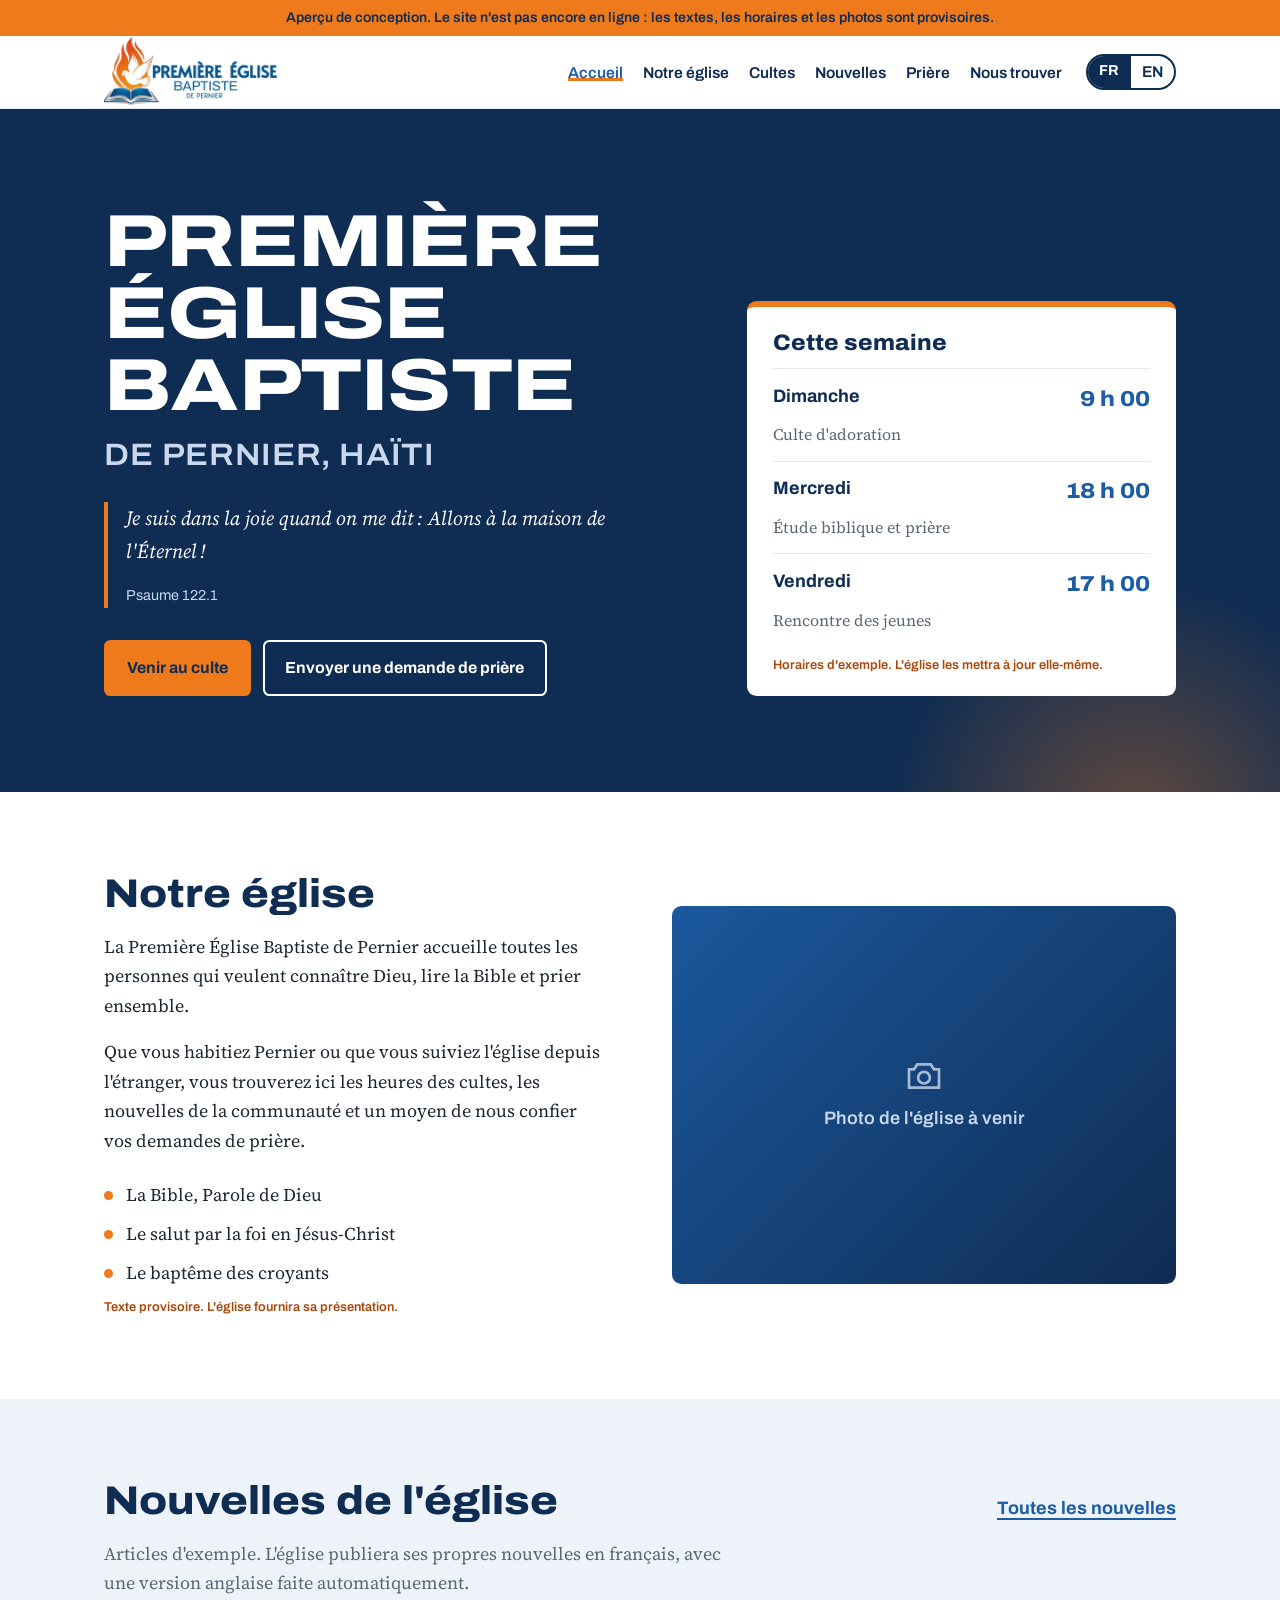
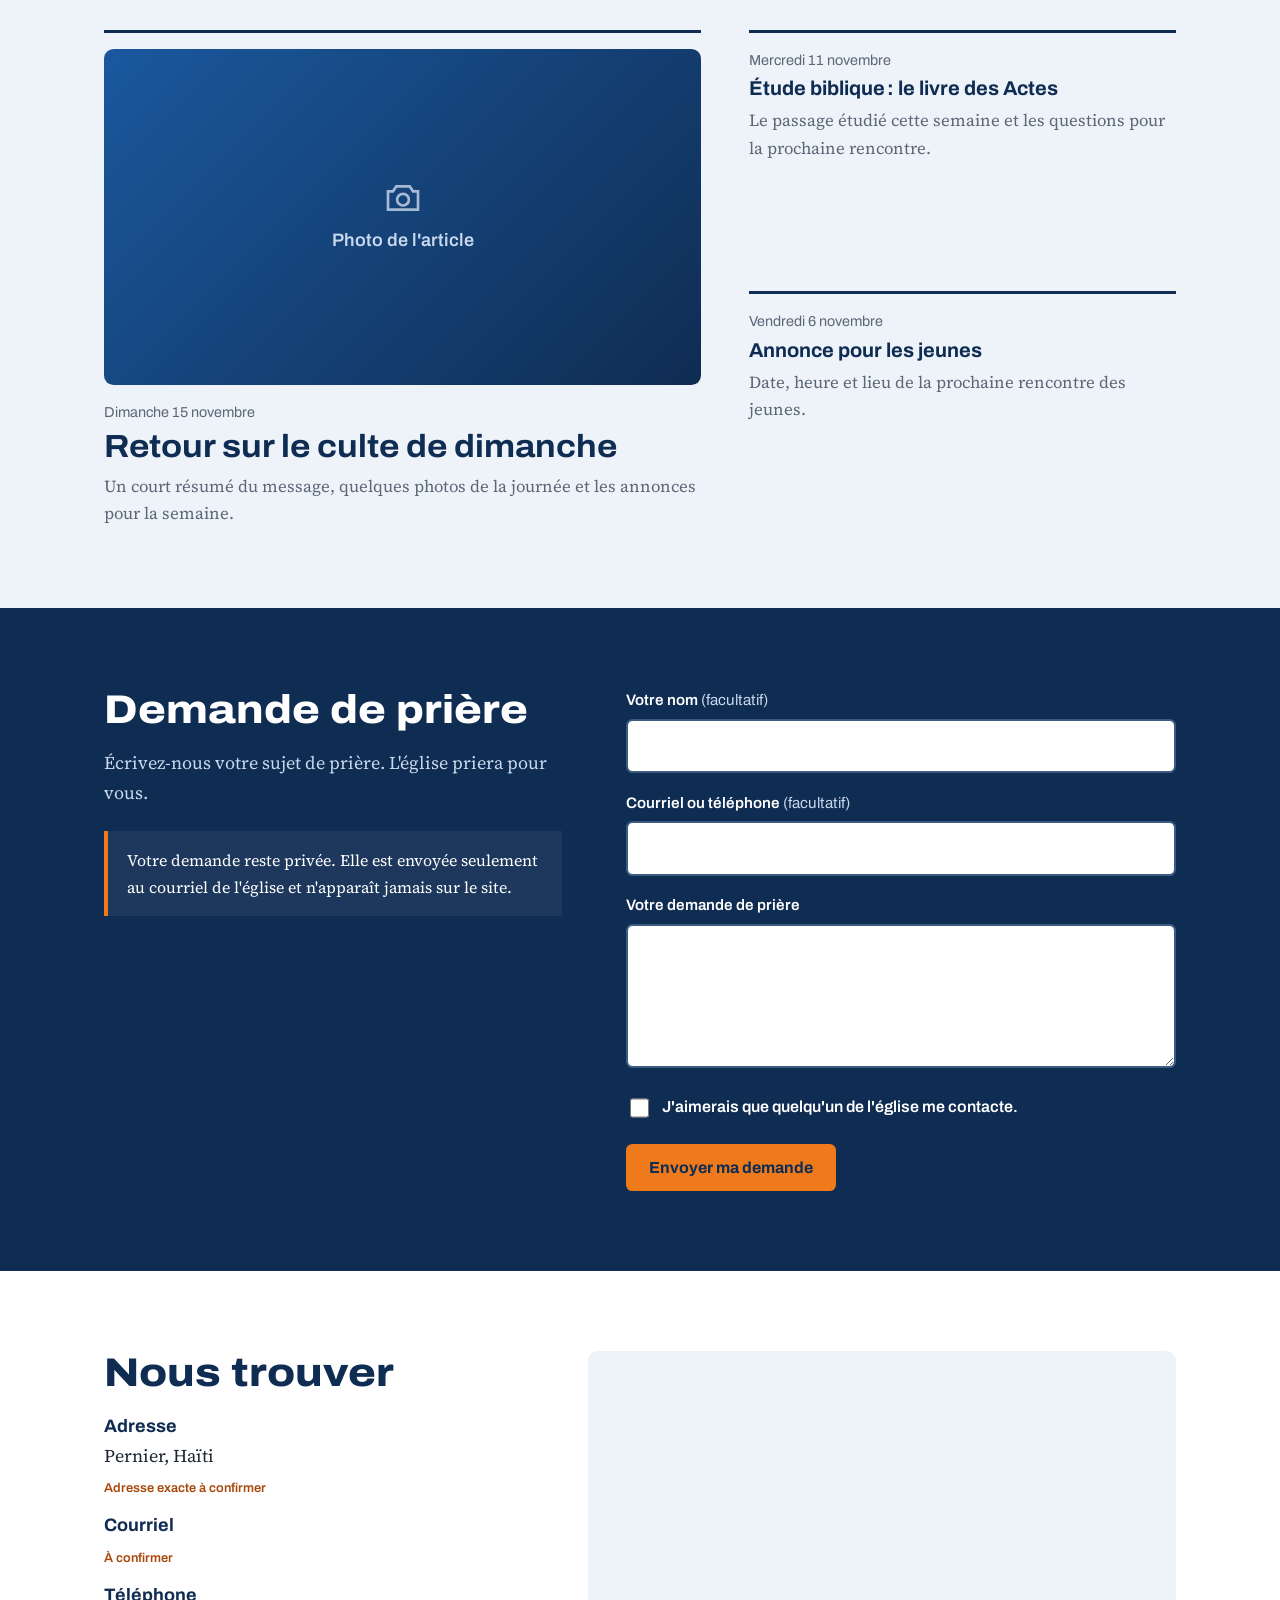
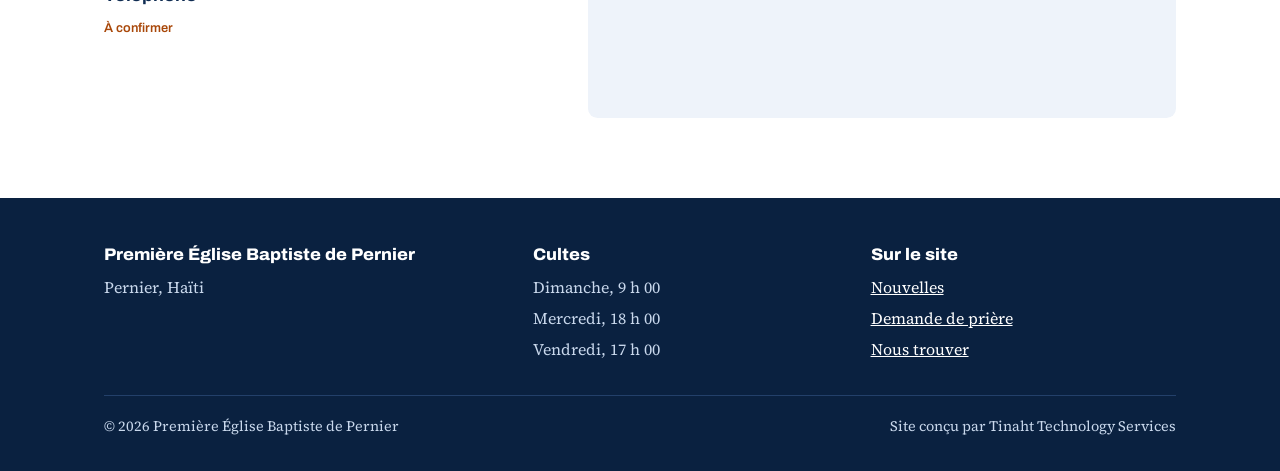
==== index.html @ 434e997c "First homepage design in French Co-Authored-By: Claude Opus 5.5 <noreply@anthropic.com>" ====
<!doctype html>
<html lang="fr">
<head>
  <meta charset="utf-8">
  <meta name="viewport" content="width=device-width, initial-scale=1">
  <meta name="robots" content="noindex, nofollow">
  <title>Première Église Baptiste de Pernier</title>
  <meta name="description" content="Première Église Baptiste de Pernier, Haïti : heures des cultes, nouvelles de l'église et demandes de prière.">
  <link rel="icon" href="img/logo.jpg">
  <link rel="alternate" hreflang="fr" href="https://pernier.tinaht.com/">
  <link rel="alternate" hreflang="en" href="https://pernier.tinaht.com/en/">
  <link rel="preconnect" href="https://fonts.googleapis.com">
  <link rel="preconnect" href="https://fonts.gstatic.com" crossorigin>
  <link href="https://fonts.googleapis.com/css2?family=Archivo:wdth,wght@100..125,600..800&family=Source+Serif+4:ital,opsz,wght@0,8..60,400;0,8..60,600;1,8..60,400&display=swap" rel="stylesheet">
  <link rel="stylesheet" href="css/style.css">
</head>
<body>
  <a class="skip" href="#contenu">Aller au contenu</a>

  <div class="preview-bar">Aperçu de conception. Le site n'est pas encore en ligne : les textes, les horaires et les photos sont provisoires.</div>

  <header class="site-header">
    <div class="wrap">
      <a class="brand" href="./" aria-label="Première Église Baptiste de Pernier, accueil">
        <img src="img/logo.jpg" alt="" width="1080" height="1080">
      </a>
      <nav class="nav" aria-label="Menu principal">
        <ul>
          <li><a href="./" aria-current="page">Accueil</a></li>
          <li><a href="#eglise">Notre église</a></li>
          <li><a href="#cultes">Cultes</a></li>
          <li><a href="#nouvelles">Nouvelles</a></li>
          <li><a href="#priere">Prière</a></li>
          <li><a href="#lieu">Nous trouver</a></li>
        </ul>
        <details class="menu">
          <summary>Menu</summary>
          <ul>
            <li><a href="./">Accueil</a></li>
            <li><a href="#eglise">Notre église</a></li>
            <li><a href="#cultes">Cultes</a></li>
            <li><a href="#nouvelles">Nouvelles</a></li>
            <li><a href="#priere">Prière</a></li>
            <li><a href="#lieu">Nous trouver</a></li>
          </ul>
        </details>
        <div class="lang" aria-label="Langue">
          <span aria-current="true">FR</span>
          <a href="en/" hreflang="en" lang="en">EN</a>
        </div>
      </nav>
    </div>
  </header>

  <main id="contenu">
    <section class="hero" id="cultes" aria-labelledby="titre">
      <div class="wrap">
        <div>
          <h1 id="titre">Première Église Baptiste <small>de Pernier, Haïti</small></h1>
          <blockquote class="verse">
            <p>Je suis dans la joie quand on me dit&#8239;: Allons à la maison de l'Éternel&#8239;!</p>
            <cite>Psaume 122.1</cite>
          </blockquote>
          <div class="actions">
            <a class="btn btn-flamme" href="#lieu">Venir au culte</a>
            <a class="btn btn-ligne" href="#priere">Envoyer une demande de prière</a>
          </div>
        </div>

        <div class="horaires">
          <h2>Cette semaine</h2>
          <dl>
            <div class="ligne">
              <dt>Dimanche</dt>
              <dd class="heure">9 h 00</dd>
              <dd class="quoi">Culte d'adoration</dd>
            </div>
            <div class="ligne">
              <dt>Mercredi</dt>
              <dd class="heure">18 h 00</dd>
              <dd class="quoi">Étude biblique et prière</dd>
            </div>
            <div class="ligne">
              <dt>Vendredi</dt>
              <dd class="heure">17 h 00</dd>
              <dd class="quoi">Rencontre des jeunes</dd>
            </div>
          </dl>
          <p class="provisoire">Horaires d'exemple. L'église les mettra à jour elle-même.</p>
        </div>
      </div>
    </section>

    <section class="section" id="eglise" aria-labelledby="titre-eglise">
      <div class="wrap eglise">
        <div>
          <h2 id="titre-eglise">Notre église</h2>
          <p>La Première Église Baptiste de Pernier accueille toutes les personnes qui veulent connaître Dieu, lire la Bible et prier ensemble.</p>
          <p>Que vous habitiez Pernier ou que vous suiviez l'église depuis l'étranger, vous trouverez ici les heures des cultes, les nouvelles de la communauté et un moyen de nous confier vos demandes de prière.</p>
          <ul class="croyances">
            <li>La Bible, Parole de Dieu</li>
            <li>Le salut par la foi en Jésus-Christ</li>
            <li>Le baptême des croyants</li>
          </ul>
          <p class="provisoire">Texte provisoire. L'église fournira sa présentation.</p>
        </div>
        <div class="photo" role="img" aria-label="Emplacement pour une photo de l'église">
          <div>
            <svg viewBox="0 0 24 24" fill="none" stroke="currentColor" stroke-width="1.6" aria-hidden="true"><path d="M3 8h3l2-3h8l2 3h3v11H3z"/><circle cx="12" cy="13" r="3.5"/></svg>
            Photo de l'église à venir
          </div>
        </div>
      </div>
    </section>

    <section class="section section-ciel" id="nouvelles" aria-labelledby="titre-nouvelles">
      <div class="wrap">
        <div class="nouvelles-tete">
          <h2 id="titre-nouvelles">Nouvelles de l'église</h2>
          <a class="lien-fort" href="#nouvelles">Toutes les nouvelles</a>
        </div>
        <p class="intro">Articles d'exemple. L'église publiera ses propres nouvelles en français, avec une version anglaise faite automatiquement.</p>

        <ul class="articles">
          <li>
            <div class="photo" role="img" aria-label="Emplacement pour la photo de l'article">
              <div>
                <svg viewBox="0 0 24 24" fill="none" stroke="currentColor" stroke-width="1.6" aria-hidden="true"><path d="M3 8h3l2-3h8l2 3h3v11H3z"/><circle cx="12" cy="13" r="3.5"/></svg>
                Photo de l'article
              </div>
            </div>
            <time datetime="2026-11-15">Dimanche 15 novembre</time>
            <h3><a href="#nouvelles">Retour sur le culte de dimanche</a></h3>
            <p>Un court résumé du message, quelques photos de la journée et les annonces pour la semaine.</p>
          </li>
          <li>
            <time datetime="2026-11-11">Mercredi 11 novembre</time>
            <h3><a href="#nouvelles">Étude biblique&#8239;: le livre des Actes</a></h3>
            <p>Le passage étudié cette semaine et les questions pour la prochaine rencontre.</p>
          </li>
          <li>
            <time datetime="2026-11-06">Vendredi 6 novembre</time>
            <h3><a href="#nouvelles">Annonce pour les jeunes</a></h3>
            <p>Date, heure et lieu de la prochaine rencontre des jeunes.</p>
          </li>
        </ul>
      </div>
    </section>

    <section class="section priere" id="priere" aria-labelledby="titre-priere">
      <div class="wrap">
        <div>
          <h2 id="titre-priere">Demande de prière</h2>
          <p class="intro">Écrivez-nous votre sujet de prière. L'église priera pour vous.</p>
          <p class="prive">Votre demande reste privée. Elle est envoyée seulement au courriel de l'église et n'apparaît jamais sur le site.</p>
        </div>

        <form id="form-priere" novalidate>
          <div>
            <label for="nom">Votre nom <span class="facultatif">(facultatif)</span></label>
            <input type="text" id="nom" name="nom" autocomplete="name">
          </div>
          <div>
            <label for="contact">Courriel ou téléphone <span class="facultatif">(facultatif)</span></label>
            <input type="text" id="contact" name="contact" autocomplete="email">
          </div>
          <div>
            <label for="demande">Votre demande de prière</label>
            <textarea id="demande" name="demande" required></textarea>
          </div>
          <label class="case"><input type="checkbox" name="rappel"> J'aimerais que quelqu'un de l'église me contacte.</label>
          <div>
            <button class="btn btn-flamme" type="submit">Envoyer ma demande</button>
          </div>
          <p class="form-note" id="form-note" role="status" hidden></p>
        </form>
      </div>
    </section>

    <section class="section" id="lieu" aria-labelledby="titre-lieu">
      <div class="wrap lieu">
        <div>
          <h2 id="titre-lieu">Nous trouver</h2>
          <address class="coord">
            <p><strong>Adresse</strong><br>Pernier, Haïti<br><span class="provisoire">Adresse exacte à confirmer</span></p>
            <p><strong>Courriel</strong><br><span class="provisoire">À confirmer</span></p>
            <p><strong>Téléphone</strong><br><span class="provisoire">À confirmer</span></p>
          </address>
        </div>
        <iframe class="carte" title="Carte de Pernier, Haïti" loading="lazy" referrerpolicy="no-referrer-when-downgrade"
          src="https://maps.google.com/maps?q=Pernier%2C%20Ha%C3%AFti&amp;z=14&amp;output=embed"></iframe>
      </div>
    </section>
  </main>

  <footer class="site-footer">
    <div class="wrap">
      <div>
        <h2>Première Église Baptiste de Pernier</h2>
        <p>Pernier, Haïti</p>
      </div>
      <div>
        <h2>Cultes</h2>
        <ul>
          <li>Dimanche, 9 h 00</li>
          <li>Mercredi, 18 h 00</li>
          <li>Vendredi, 17 h 00</li>
        </ul>
      </div>
      <div>
        <h2>Sur le site</h2>
        <ul>
          <li><a href="#nouvelles">Nouvelles</a></li>
          <li><a href="#priere">Demande de prière</a></li>
          <li><a href="#lieu">Nous trouver</a></li>
        </ul>
      </div>
      <div class="bas">
        <span>© 2026 Première Église Baptiste de Pernier</span>
        <span>Site conçu par Tinaht Technology Services</span>
      </div>
    </div>
  </footer>

  <script>
    document.querySelectorAll('.menu a').forEach(function (a) {
      a.addEventListener('click', function () { document.querySelector('.menu').open = false; });
    });
    document.getElementById('form-priere').addEventListener('submit', function (e) {
      e.preventDefault();
      var note = document.getElementById('form-note');
      note.textContent = "Aperçu : ce formulaire n'envoie rien pour l'instant. Sur le vrai site, votre demande ira directement au courriel de l'église.";
      note.className = 'form-note ok';
      note.hidden = false;
    });
  </script>
</body>
</html>
---- css/style.css ----
:root {
  --encre: #0f2c52;
  --bleu: #1c5da6;
  --flamme: #ee7a1c;
  --braise: #a9480a;
  --ciel: #eef3fa;
  --blanc: #ffffff;
  --texte: #1d2733;
  --gris: #5a6776;
  --display: "Archivo", "Arial Narrow", Arial, sans-serif;
  --serif: "Source Serif 4", Georgia, "Times New Roman", serif;
  --wrap: 72rem;
  --gutter: clamp(1rem, 4vw, 2.5rem);
}

*, *::before, *::after { box-sizing: border-box; }

html { -webkit-text-size-adjust: 100%; }

body {
  margin: 0;
  background: var(--blanc);
  color: var(--texte);
  font-family: var(--serif);
  font-size: 1.125rem;
  line-height: 1.65;
}

img { max-width: 100%; display: block; }

a { color: var(--bleu); }
a:hover { color: var(--encre); }

:focus-visible {
  outline: 3px solid var(--flamme);
  outline-offset: 3px;
}

h1, h2, h3 {
  font-family: var(--display);
  line-height: 1.1;
  margin: 0;
  color: var(--encre);
}

h2 {
  font-size: clamp(1.75rem, 1.2rem + 2vw, 2.5rem);
  font-weight: 800;
  font-stretch: 112%;
  margin-bottom: 1rem;
}

h3 {
  font-size: 1.25rem;
  font-weight: 700;
}

p { margin: 0 0 1rem; }

.wrap {
  max-width: var(--wrap);
  margin-inline: auto;
  padding-inline: var(--gutter);
}

.skip {
  position: absolute;
  left: -999px;
  top: 0;
  background: var(--encre);
  color: var(--blanc);
  padding: .5rem 1rem;
  z-index: 10;
}
.skip:focus { left: 1rem; }

.preview-bar {
  background: var(--flamme);
  color: var(--encre);
  font-family: var(--display);
  font-size: .875rem;
  font-weight: 600;
  text-align: center;
  padding: .4rem var(--gutter);
}

/* Header */

.site-header {
  background: var(--blanc);
  border-bottom: 1px solid #dfe6ef;
}

.site-header .wrap {
  display: flex;
  align-items: center;
  justify-content: space-between;
  gap: 1rem;
  min-height: 4.5rem;
}

.brand {
  display: block;
  width: 11.3rem;
  height: 4.3rem;
  overflow: hidden;
  position: relative;
  flex-shrink: 0;
}

.brand img {
  position: absolute;
  width: 15rem;
  height: 15rem;
  max-width: none;
  left: -1.95rem;
  top: -5.05rem;
}

.nav { display: flex; align-items: center; gap: 1.5rem; }

.nav > ul {
  list-style: none;
  margin: 0;
  padding: 0;
  display: flex;
  gap: 1.25rem;
}

.nav a {
  font-family: var(--display);
  font-weight: 600;
  font-size: .975rem;
  color: var(--encre);
  text-decoration: none;
}

.nav a:hover { color: var(--bleu); }
.nav a[aria-current="page"] { color: var(--bleu); box-shadow: inset 0 -3px 0 var(--flamme); }

.lang {
  font-family: var(--display);
  font-size: .9rem;
  font-weight: 700;
  display: flex;
  border: 2px solid var(--encre);
  border-radius: 999px;
  overflow: hidden;
}

.lang a, .lang span {
  padding: .2rem .7rem;
  text-decoration: none;
  color: var(--encre);
}

.lang span { background: var(--encre); color: var(--blanc); }

.menu { display: none; }

@media (max-width: 60rem) {
  .nav > ul { display: none; }
  .brand { width: 9rem; height: 3.5rem; }
  .brand img { width: 12rem; height: 12rem; left: -1.55rem; top: -4.05rem; }
  .menu { display: block; }
  .menu summary {
    font-family: var(--display);
    font-weight: 700;
    cursor: pointer;
    list-style: none;
    padding: .4rem .8rem;
    border: 2px solid var(--encre);
    border-radius: .4rem;
    color: var(--encre);
  }
  .menu summary::-webkit-details-marker { display: none; }
  .menu ul {
    list-style: none;
    margin: 0;
    padding: .5rem 0;
    position: absolute;
    top: 100%;
    left: 0;
    right: 0;
    background: var(--blanc);
    border-bottom: 1px solid #dfe6ef;
    z-index: 5;
  }
  .menu li a {
    display: block;
    padding: .7rem var(--gutter);
    font-family: var(--display);
    font-weight: 600;
    color: var(--encre);
    text-decoration: none;
  }
  .site-header { position: relative; }
}

@media (max-width: 26rem) {
  .brand { width: 7.6rem; height: 3rem; }
  .brand img { width: 10.2rem; height: 10.2rem; left: -1.32rem; top: -3.45rem; }
  .lang a, .lang span { padding: .2rem .5rem; }
}

/* Hero */

.hero {
  background: var(--encre);
  color: var(--blanc);
  position: relative;
  overflow: hidden;
}

.hero::before {
  content: "";
  position: absolute;
  inset: auto -10% -45% auto;
  width: 34rem;
  height: 34rem;
  border-radius: 50%;
  background: radial-gradient(circle, rgba(238, 122, 28, .38), rgba(238, 122, 28, 0) 65%);
  pointer-events: none;
}

.hero .wrap {
  position: relative;
  display: grid;
  grid-template-columns: minmax(0, 1.35fr) minmax(0, 1fr);
  gap: clamp(2rem, 5vw, 4rem);
  align-items: end;
  padding-block: clamp(3rem, 8vw, 6rem);
}

.hero h1 {
  color: var(--blanc);
  font-weight: 800;
  font-stretch: 125%;
  text-transform: uppercase;
  font-size: clamp(2.3rem, 1rem + 5.2vw, 4.6rem);
  line-height: .98;
  letter-spacing: -.01em;
}

.hero h1 small {
  display: block;
  font-size: .42em;
  font-weight: 600;
  font-stretch: 110%;
  letter-spacing: .02em;
  margin-top: .6em;
  color: #c9d8ec;
}

.verse {
  margin: 2rem 0 0;
  padding-left: 1.1rem;
  border-left: 4px solid var(--flamme);
  font-style: italic;
  font-size: 1.25rem;
  max-width: 34rem;
}

.verse cite {
  display: block;
  font-style: normal;
  font-family: var(--display);
  font-size: .9rem;
  margin-top: .4rem;
  color: #c9d8ec;
}

.actions { display: flex; flex-wrap: wrap; gap: .75rem; margin-top: 2rem; }

.btn {
  display: inline-block;
  font-family: var(--display);
  font-weight: 700;
  font-size: 1rem;
  text-decoration: none;
  padding: .8rem 1.3rem;
  border-radius: .4rem;
  border: 2px solid transparent;
  cursor: pointer;
}

.btn-flamme { background: var(--flamme); color: var(--encre); }
.btn-flamme:hover { background: #ff8f36; color: var(--encre); }
.btn-ligne { border-color: var(--blanc); color: var(--blanc); }
.btn-ligne:hover { background: var(--blanc); color: var(--encre); }

/* Service times */

.horaires {
  background: var(--blanc);
  color: var(--texte);
  border-radius: .6rem;
  padding: 1.5rem 1.6rem 1.2rem;
  border-top: 6px solid var(--flamme);
}

.horaires h2 { font-size: 1.4rem; font-stretch: 105%; margin-bottom: .75rem; }

.horaires dl { margin: 0; }

.horaires .ligne {
  display: grid;
  grid-template-columns: 1fr auto;
  gap: .25rem 1rem;
  padding: .8rem 0;
  border-top: 1px solid #e3e9f1;
}

.horaires dt { font-family: var(--display); font-weight: 700; color: var(--encre); }
.horaires dd { margin: 0; }
.horaires .heure {
  font-family: var(--display);
  font-weight: 800;
  font-stretch: 112%;
  font-size: 1.35rem;
  color: var(--bleu);
  text-align: right;
}
.horaires .quoi { grid-column: 1 / -1; color: var(--gris); font-size: 1rem; }

.provisoire {
  font-family: var(--display);
  font-size: .8rem;
  font-weight: 600;
  color: var(--braise);
  margin: .6rem 0 0;
}

/* Sections */

.section { padding-block: clamp(3rem, 7vw, 5rem); }
.section-ciel { background: var(--ciel); }

.intro { max-width: 40rem; color: var(--gris); }

.eglise {
  display: grid;
  grid-template-columns: minmax(0, 1fr) minmax(0, 1fr);
  gap: clamp(2rem, 5vw, 4rem);
  align-items: center;
}

.photo {
  aspect-ratio: 4 / 3;
  border-radius: .6rem;
  background:
    linear-gradient(135deg, rgba(28, 93, 166, .9), rgba(15, 44, 82, .95)),
    var(--encre);
  color: #c9d8ec;
  display: grid;
  place-items: center;
  text-align: center;
  font-family: var(--display);
  font-weight: 600;
  padding: 1.5rem;
}

.photo svg { width: 2.5rem; height: 2.5rem; margin: 0 auto .5rem; display: block; opacity: .8; }

.croyances {
  list-style: none;
  padding: 0;
  margin: 1.5rem 0 0;
  display: grid;
  gap: .6rem;
}

.croyances li { padding-left: 1.4rem; position: relative; }
.croyances li::before {
  content: "";
  position: absolute;
  left: 0;
  top: .62em;
  width: .55rem;
  height: .55rem;
  border-radius: 50%;
  background: var(--flamme);
}

/* News */

.nouvelles-tete {
  display: flex;
  justify-content: space-between;
  align-items: baseline;
  gap: 1rem;
  flex-wrap: wrap;
}

.lien-fort {
  font-family: var(--display);
  font-weight: 700;
  text-decoration-thickness: 2px;
  text-underline-offset: 4px;
}

.articles {
  list-style: none;
  margin: 2rem 0 0;
  padding: 0;
  display: grid;
  grid-template-columns: 1.4fr 1fr;
  gap: 1.5rem 3rem;
}

.articles li { border-top: 3px solid var(--encre); padding-top: 1rem; }
.articles li:first-child { grid-row: span 2; }
.articles li:first-child h3 { font-size: clamp(1.5rem, 1.1rem + 1.4vw, 2rem); font-stretch: 108%; }
.articles li:first-child .photo { margin-bottom: 1rem; aspect-ratio: 16 / 9; }

.articles time { font-family: var(--display); font-size: .9rem; color: var(--gris); display: block; margin-bottom: .3rem; }
.articles h3 a { color: var(--encre); text-decoration: none; }
.articles h3 a:hover { color: var(--bleu); text-decoration: underline; }
.articles p { margin: .5rem 0 0; color: var(--gris); font-size: 1.05rem; }

/* Prayer */

.priere { background: var(--encre); color: var(--blanc); }
.priere h2 { color: var(--blanc); }

.priere .wrap {
  display: grid;
  grid-template-columns: minmax(0, 1fr) minmax(0, 1.2fr);
  gap: clamp(2rem, 5vw, 4rem);
}

.priere .intro { color: #c9d8ec; }

.prive {
  margin-top: 1.5rem;
  padding: 1rem 1.2rem;
  border-left: 4px solid var(--flamme);
  background: rgba(255, 255, 255, .06);
  font-size: 1rem;
}

form { display: grid; gap: 1.1rem; }

label { font-family: var(--display); font-weight: 600; font-size: .95rem; display: block; margin-bottom: .35rem; }
label .facultatif { font-weight: 400; color: #c9d8ec; }

input[type="text"], input[type="email"], textarea {
  width: 100%;
  font: inherit;
  font-size: 1rem;
  padding: .75rem .9rem;
  border-radius: .4rem;
  border: 2px solid #3d5a80;
  background: var(--blanc);
  color: var(--texte);
}

input:focus, textarea:focus { outline: 3px solid var(--flamme); outline-offset: 1px; border-color: var(--flamme); }

textarea { min-height: 9rem; resize: vertical; }

.case { display: flex; gap: .6rem; align-items: flex-start; font-size: 1rem; }
.case input { width: 1.2rem; height: 1.2rem; margin-top: .25rem; accent-color: var(--flamme); }

.form-note { font-size: .95rem; color: #c9d8ec; margin: 0; }
.form-note[hidden] { display: none; }
.form-note.ok { color: var(--blanc); border-left: 4px solid var(--flamme); padding-left: .8rem; }

/* Location */

.lieu {
  display: grid;
  grid-template-columns: minmax(0, 1fr) minmax(0, 1.4fr);
  gap: clamp(2rem, 5vw, 4rem);
  align-items: start;
}

.carte {
  border: 0;
  width: 100%;
  aspect-ratio: 16 / 10;
  border-radius: .6rem;
  background: var(--ciel);
}

.coord { font-style: normal; }
.coord p { margin-bottom: .6rem; }
.coord strong { font-family: var(--display); color: var(--encre); }

/* Footer */

.site-footer {
  background: #0a2140;
  color: #c9d8ec;
  font-size: 1rem;
  padding-block: 3rem 2rem;
}

.site-footer .wrap {
  display: grid;
  grid-template-columns: 1.3fr 1fr 1fr;
  gap: 2rem;
}

.site-footer h2 { color: var(--blanc); font-size: 1.05rem; font-stretch: 105%; margin-bottom: .6rem; }
.site-footer a { color: var(--blanc); }
.site-footer ul { list-style: none; margin: 0; padding: 0; display: grid; gap: .3rem; }

.bas {
  grid-column: 1 / -1;
  border-top: 1px solid #23406a;
  padding-top: 1.2rem;
  font-size: .9rem;
  display: flex;
  flex-wrap: wrap;
  justify-content: space-between;
  gap: .5rem;
}

/* Responsive */

@media (max-width: 60rem) {
  .hero .wrap, .eglise, .priere .wrap, .lieu { grid-template-columns: 1fr; }
  .articles { grid-template-columns: 1fr; }
  .articles li:first-child { grid-row: auto; }
  .site-footer .wrap { grid-template-columns: 1fr; }
}

@media (prefers-reduced-motion: reduce) {
  * { scroll-behavior: auto !important; transition: none !important; }
}

html { scroll-behavior: smooth; }
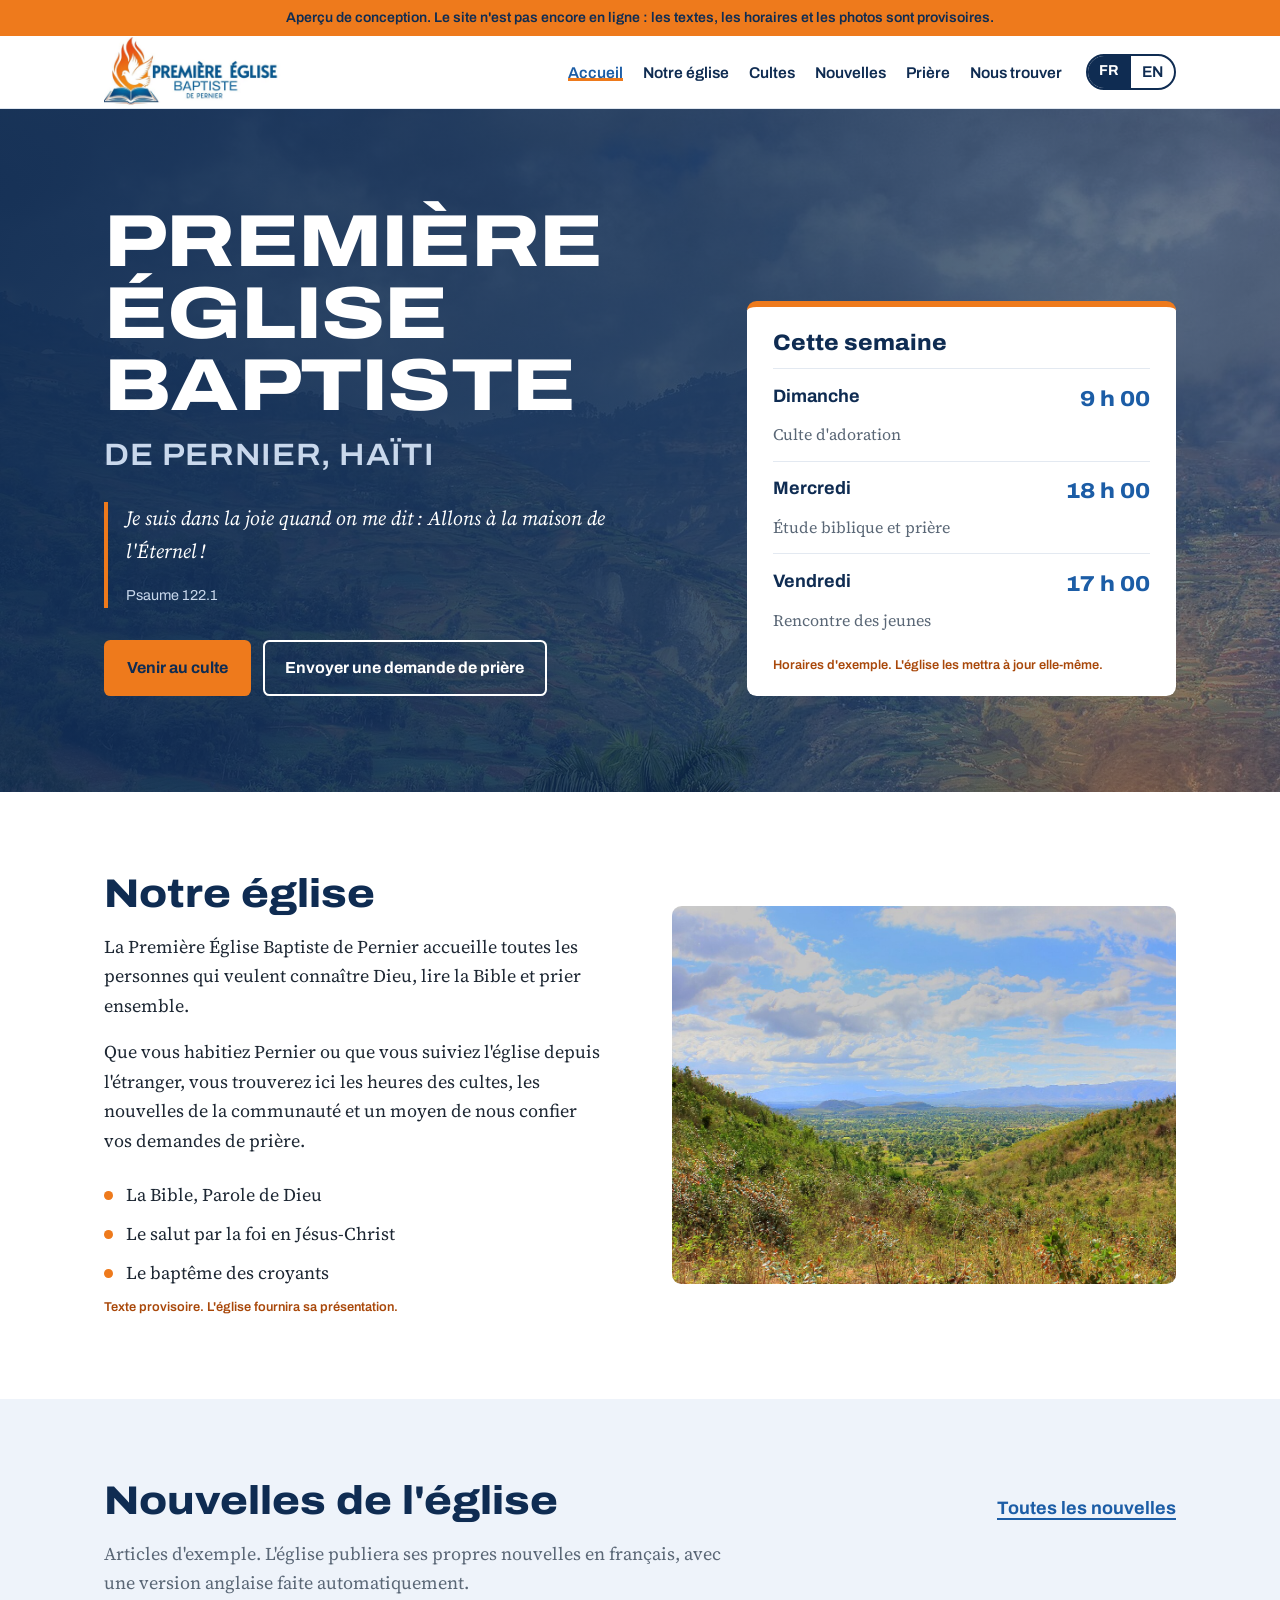
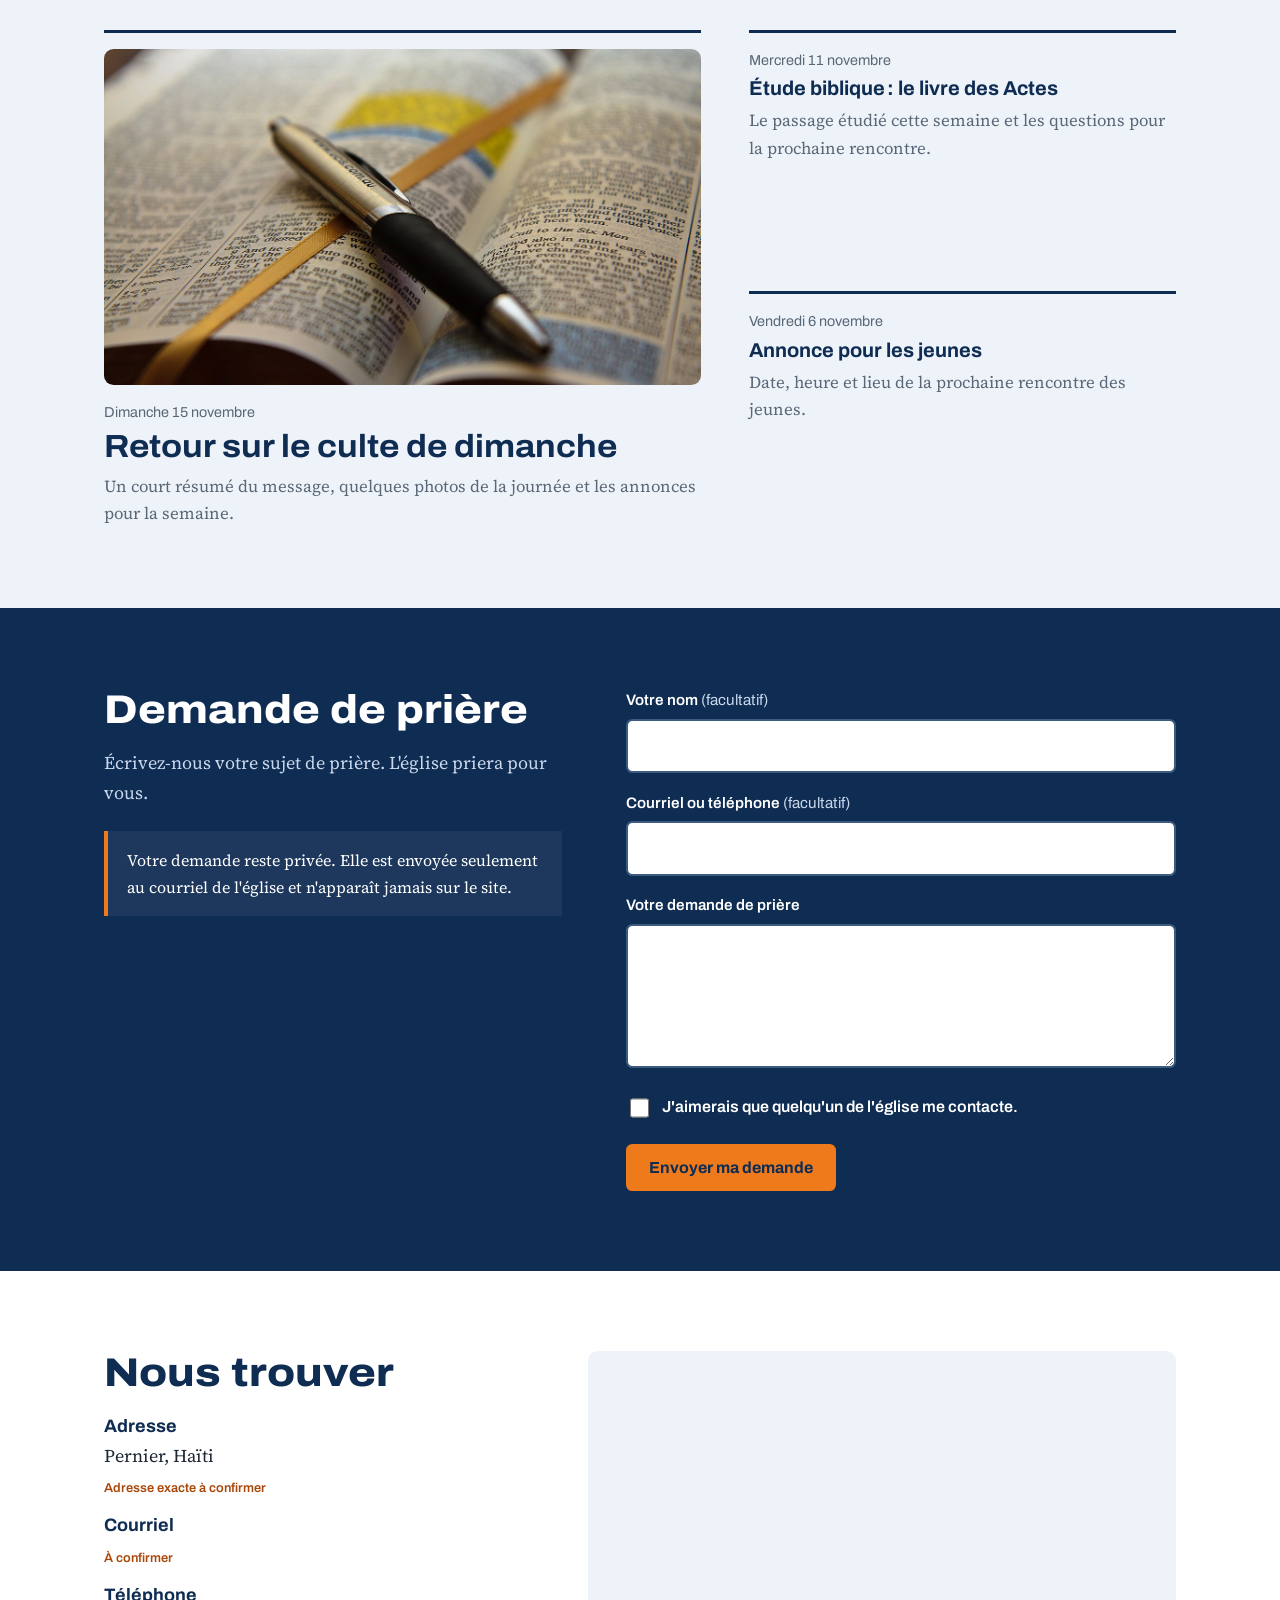
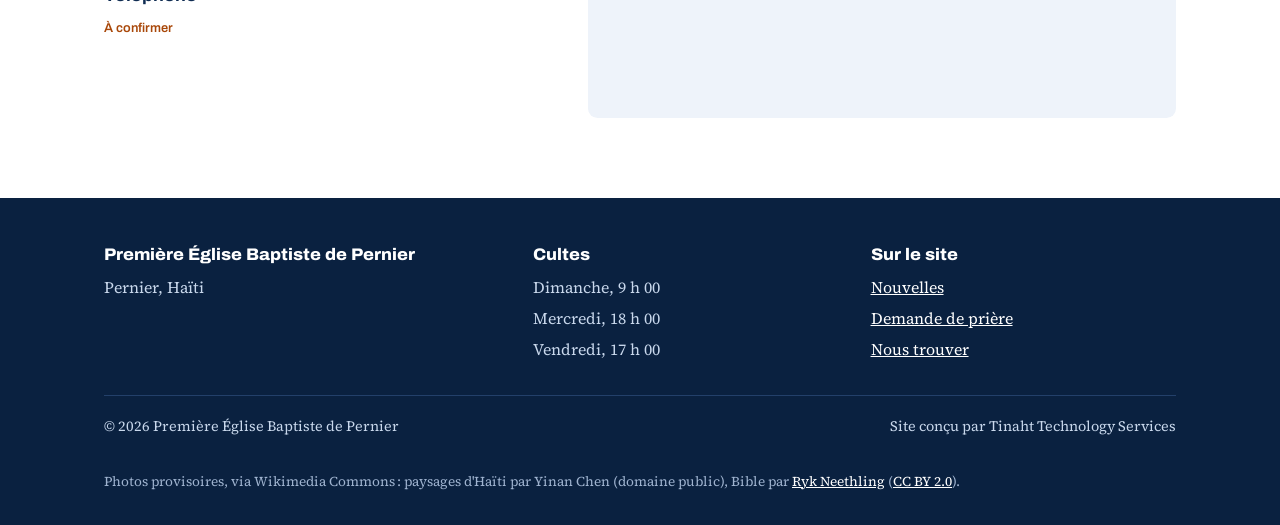
==== commit 9618433c: "Sticky header, stand-in photos from Wikimedia Commons with credits Co-Authored-By: Claude Opus 5.5 <" ====
--- a/index.html
+++ b/index.html
@@ -1,14 +1,15 @@
 <!doctype html>
-<html lang="fr">
+<html lang="fr" translate="no">
 <head>
   <meta charset="utf-8">
   <meta name="viewport" content="width=device-width, initial-scale=1">
   <meta name="robots" content="noindex, nofollow">
+  <meta name="google" content="notranslate">
   <title>Première Église Baptiste de Pernier</title>
   <meta name="description" content="Première Église Baptiste de Pernier, Haïti : heures des cultes, nouvelles de l'église et demandes de prière.">
   <link rel="icon" href="img/logo.jpg">
-  <link rel="alternate" hreflang="fr" href="https://pernier.tinaht.com/">
-  <link rel="alternate" hreflang="en" href="https://pernier.tinaht.com/en/">
+  <link rel="alternate" hreflang="fr" href="https://pebap.tinaht.com/">
+  <link rel="alternate" hreflang="en" href="https://pebap.tinaht.com/en/">
   <link rel="preconnect" href="https://fonts.googleapis.com">
   <link rel="preconnect" href="https://fonts.gstatic.com" crossorigin>
   <link href="https://fonts.googleapis.com/css2?family=Archivo:wdth,wght@100..125,600..800&family=Source+Serif+4:ital,opsz,wght@0,8..60,400;0,8..60,600;1,8..60,400&display=swap" rel="stylesheet">
@@ -104,12 +105,7 @@
           </ul>
           <p class="provisoire">Texte provisoire. L'église fournira sa présentation.</p>
         </div>
-        <div class="photo" role="img" aria-label="Emplacement pour une photo de l'église">
-          <div>
-            <svg viewBox="0 0 24 24" fill="none" stroke="currentColor" stroke-width="1.6" aria-hidden="true"><path d="M3 8h3l2-3h8l2 3h3v11H3z"/><circle cx="12" cy="13" r="3.5"/></svg>
-            Photo de l'église à venir
-          </div>
-        </div>
+        <img class="photo-img" src="img/haiti-vallee.jpg" alt="Collines et vallée verdoyantes en Haïti sous un ciel nuageux" width="1280" height="853" loading="lazy">
       </div>
     </section>
 
@@ -123,12 +119,7 @@
 
         <ul class="articles">
           <li>
-            <div class="photo" role="img" aria-label="Emplacement pour la photo de l'article">
-              <div>
-                <svg viewBox="0 0 24 24" fill="none" stroke="currentColor" stroke-width="1.6" aria-hidden="true"><path d="M3 8h3l2-3h8l2 3h3v11H3z"/><circle cx="12" cy="13" r="3.5"/></svg>
-                Photo de l'article
-              </div>
-            </div>
+            <img class="photo-img" src="img/bible.jpg" alt="Bible ouverte avec un stylo posé sur les pages" width="1280" height="853" loading="lazy">
             <time datetime="2026-11-15">Dimanche 15 novembre</time>
             <h3><a href="#nouvelles">Retour sur le culte de dimanche</a></h3>
             <p>Un court résumé du message, quelques photos de la journée et les annonces pour la semaine.</p>
@@ -219,6 +210,7 @@
         <span>© 2026 Première Église Baptiste de Pernier</span>
         <span>Site conçu par Tinaht Technology Services</span>
       </div>
+      <p class="credits">Photos provisoires, via Wikimedia Commons&#8239;: paysages d'Haïti par Yinan Chen (domaine public), Bible par <a href="https://commons.wikimedia.org/wiki/File:Open_Bible_with_pen_(4543060842).jpg">Ryk Neethling</a> (<a href="https://creativecommons.org/licenses/by/2.0/deed.fr">CC BY 2.0</a>).</p>
     </div>
   </footer>
 
--- a/css/style.css
+++ b/css/style.css
@@ -89,7 +89,12 @@
 .site-header {
   background: var(--blanc);
   border-bottom: 1px solid #dfe6ef;
-}
+  position: sticky;
+  top: 0;
+  z-index: 20;
+}
+
+section[id] { scroll-margin-top: 5rem; }
 
 .site-header .wrap {
   display: flex;
@@ -194,7 +199,6 @@
     color: var(--encre);
     text-decoration: none;
   }
-  .site-header { position: relative; }
 }
 
 @media (max-width: 26rem) {
@@ -206,7 +210,10 @@
 /* Hero */
 
 .hero {
-  background: var(--encre);
+  background:
+    linear-gradient(100deg, rgba(15, 44, 82, .94) 0%, rgba(15, 44, 82, .82) 55%, rgba(15, 44, 82, .55) 100%),
+    url("../img/hero.jpg") center 40% / cover no-repeat,
+    var(--encre);
   color: var(--blanc);
   position: relative;
   overflow: hidden;
@@ -359,6 +366,19 @@
   font-weight: 600;
   padding: 1.5rem;
 }
+
+.photo-img {
+  width: 100%;
+  height: auto;
+  aspect-ratio: 4 / 3;
+  object-fit: cover;
+  border-radius: .6rem;
+}
+
+.articles li:first-child .photo-img { margin-bottom: 1rem; aspect-ratio: 16 / 9; }
+
+.credits { grid-column: 1 / -1; font-size: .85rem; color: #9fb3cf; margin: 0; }
+.credits a { color: #c9d8ec; }
 
 .photo svg { width: 2.5rem; height: 2.5rem; margin: 0 auto .5rem; display: block; opacity: .8; }
 
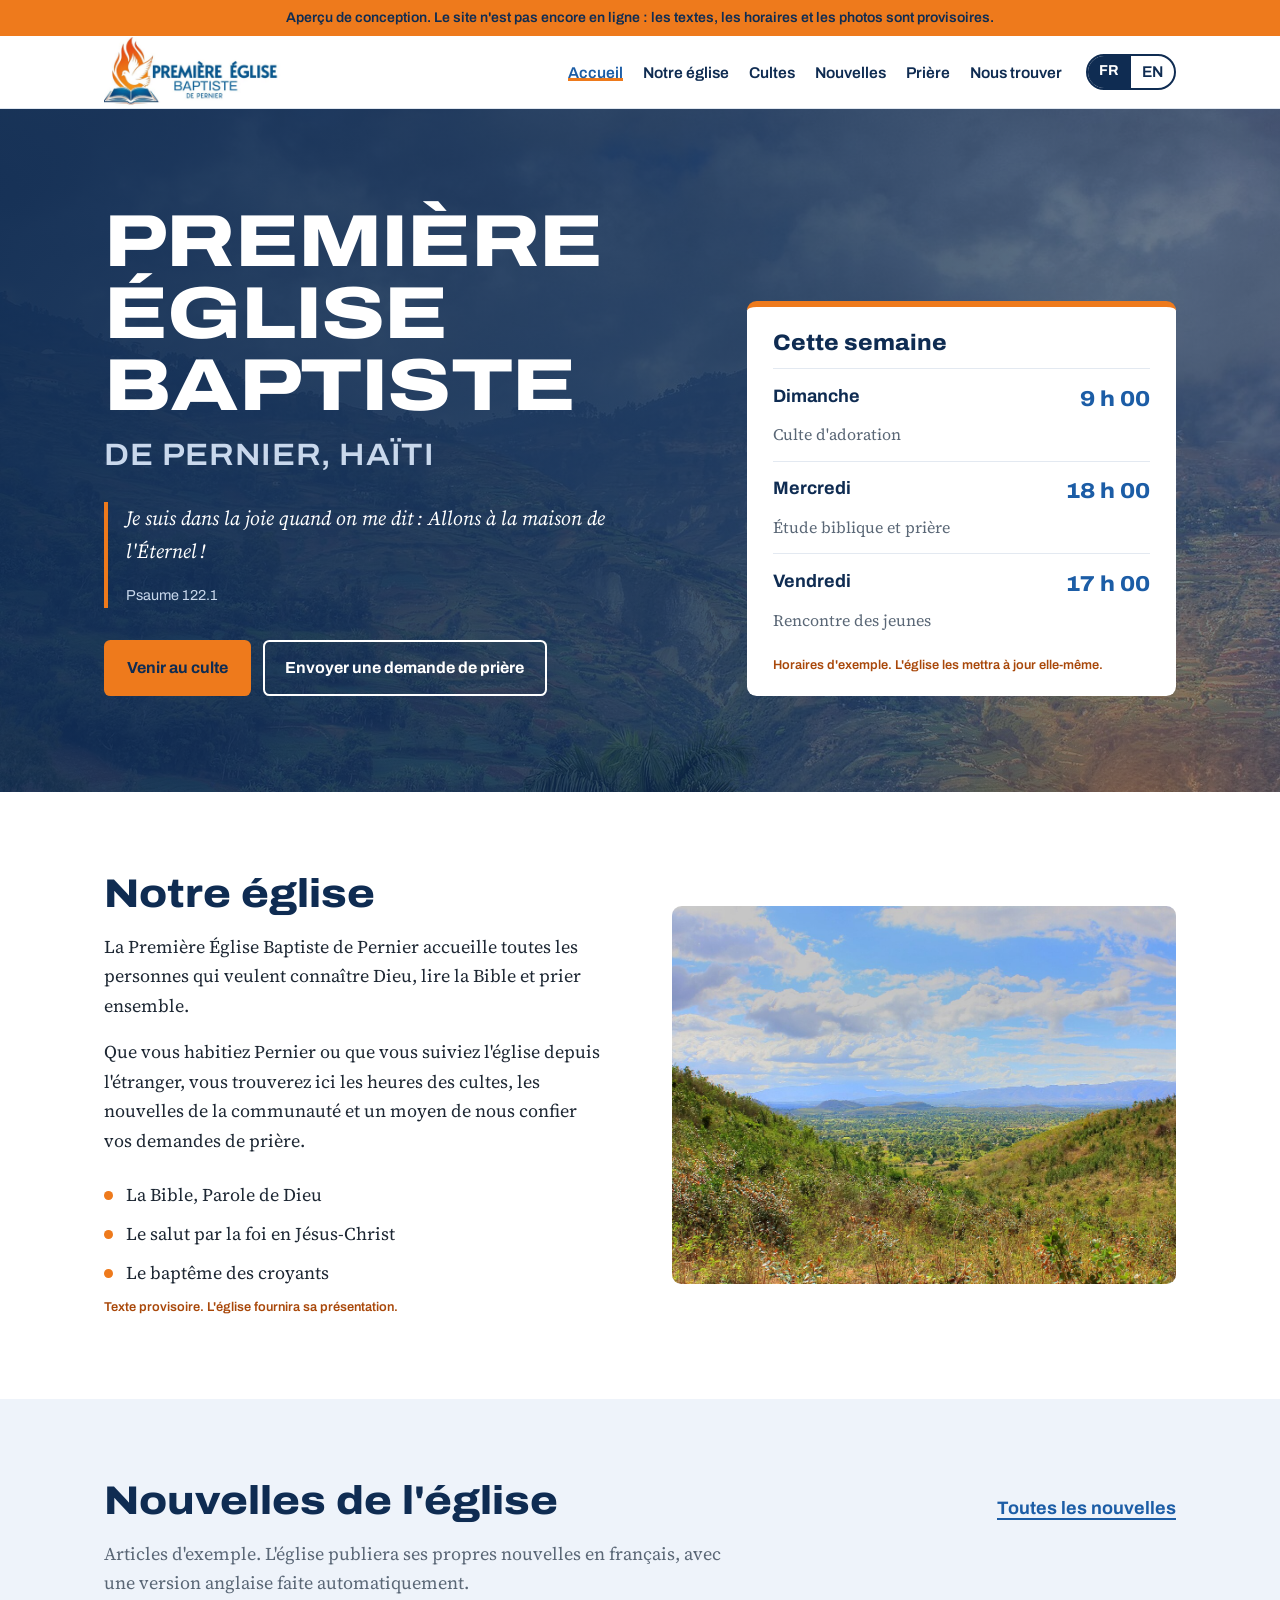
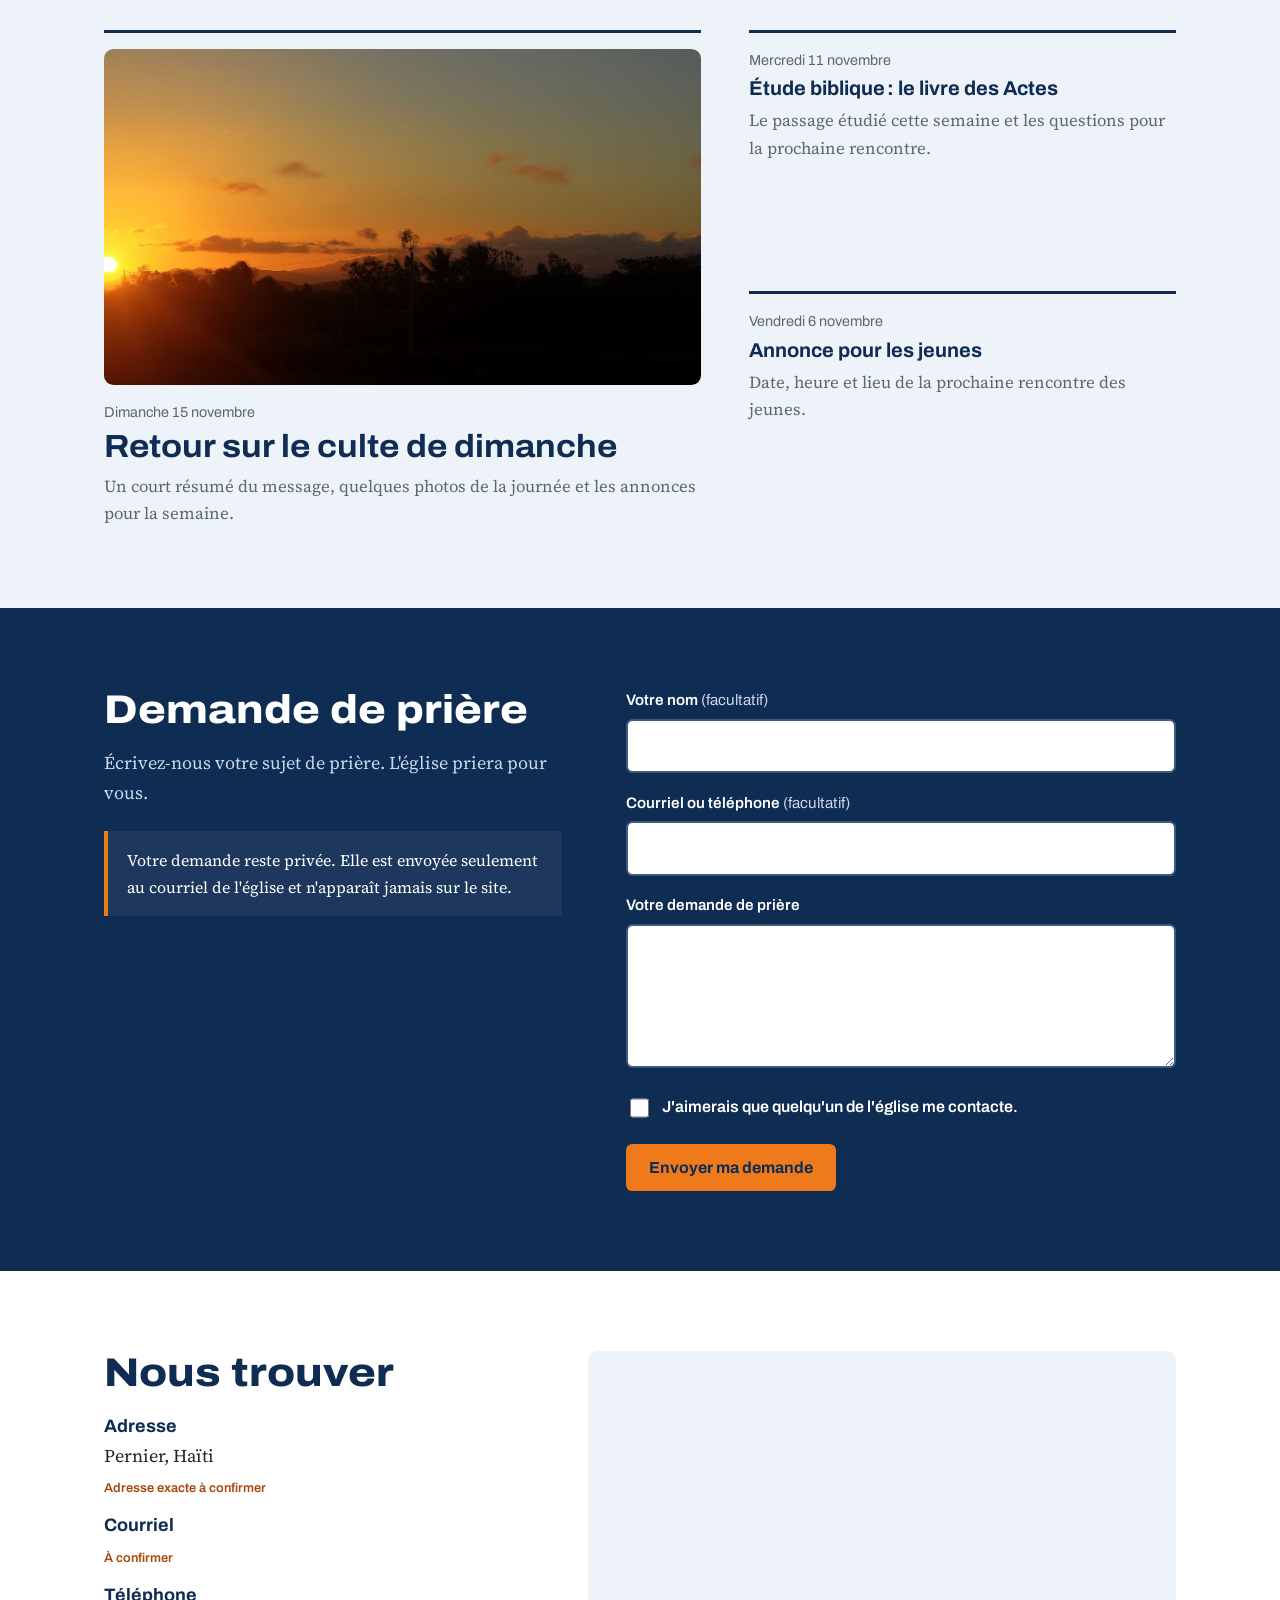
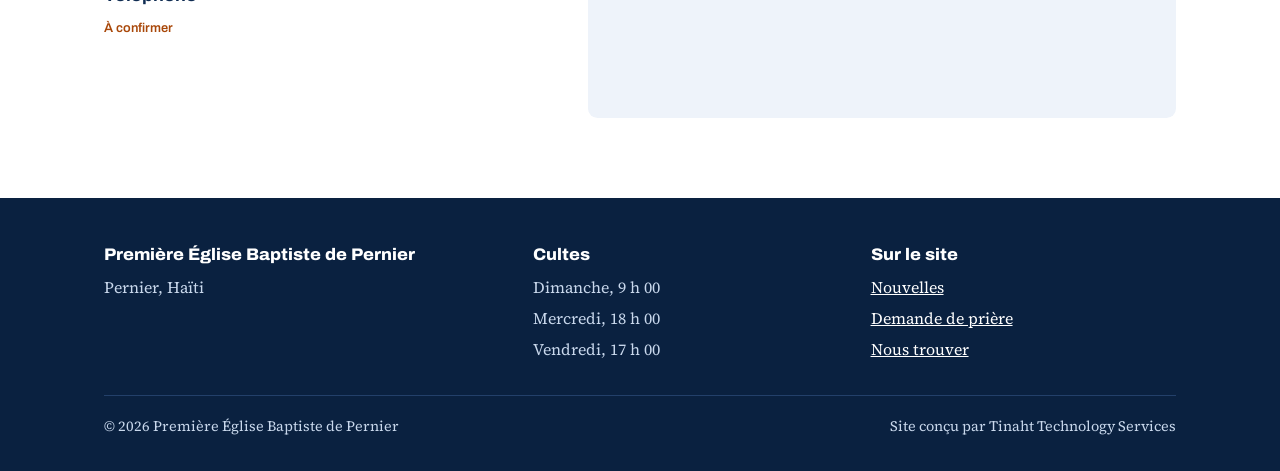
==== commit 0b0462dd: "Swap the CC BY photo for a public-domain one and drop the credit line Co-Authored-By: Claude Opus 5." ====
--- a/index.html
+++ b/index.html
@@ -1,10 +1,9 @@
 <!doctype html>
-<html lang="fr" translate="no">
+<html lang="fr">
 <head>
   <meta charset="utf-8">
   <meta name="viewport" content="width=device-width, initial-scale=1">
   <meta name="robots" content="noindex, nofollow">
-  <meta name="google" content="notranslate">
   <title>Première Église Baptiste de Pernier</title>
   <meta name="description" content="Première Église Baptiste de Pernier, Haïti : heures des cultes, nouvelles de l'église et demandes de prière.">
   <link rel="icon" href="img/logo.jpg">
@@ -119,7 +118,7 @@
 
         <ul class="articles">
           <li>
-            <img class="photo-img" src="img/bible.jpg" alt="Bible ouverte avec un stylo posé sur les pages" width="1280" height="853" loading="lazy">
+            <img class="photo-img" src="img/coucher-soleil.jpg" alt="Coucher de soleil orange sur des palmiers et des collines en Haïti" width="1280" height="863" loading="lazy">
             <time datetime="2026-11-15">Dimanche 15 novembre</time>
             <h3><a href="#nouvelles">Retour sur le culte de dimanche</a></h3>
             <p>Un court résumé du message, quelques photos de la journée et les annonces pour la semaine.</p>
@@ -210,7 +209,6 @@
         <span>© 2026 Première Église Baptiste de Pernier</span>
         <span>Site conçu par Tinaht Technology Services</span>
       </div>
-      <p class="credits">Photos provisoires, via Wikimedia Commons&#8239;: paysages d'Haïti par Yinan Chen (domaine public), Bible par <a href="https://commons.wikimedia.org/wiki/File:Open_Bible_with_pen_(4543060842).jpg">Ryk Neethling</a> (<a href="https://creativecommons.org/licenses/by/2.0/deed.fr">CC BY 2.0</a>).</p>
     </div>
   </footer>
 
--- a/css/style.css
+++ b/css/style.css
@@ -377,9 +377,6 @@
 
 .articles li:first-child .photo-img { margin-bottom: 1rem; aspect-ratio: 16 / 9; }
 
-.credits { grid-column: 1 / -1; font-size: .85rem; color: #9fb3cf; margin: 0; }
-.credits a { color: #c9d8ec; }
-
 .photo svg { width: 2.5rem; height: 2.5rem; margin: 0 auto .5rem; display: block; opacity: .8; }
 
 .croyances {
